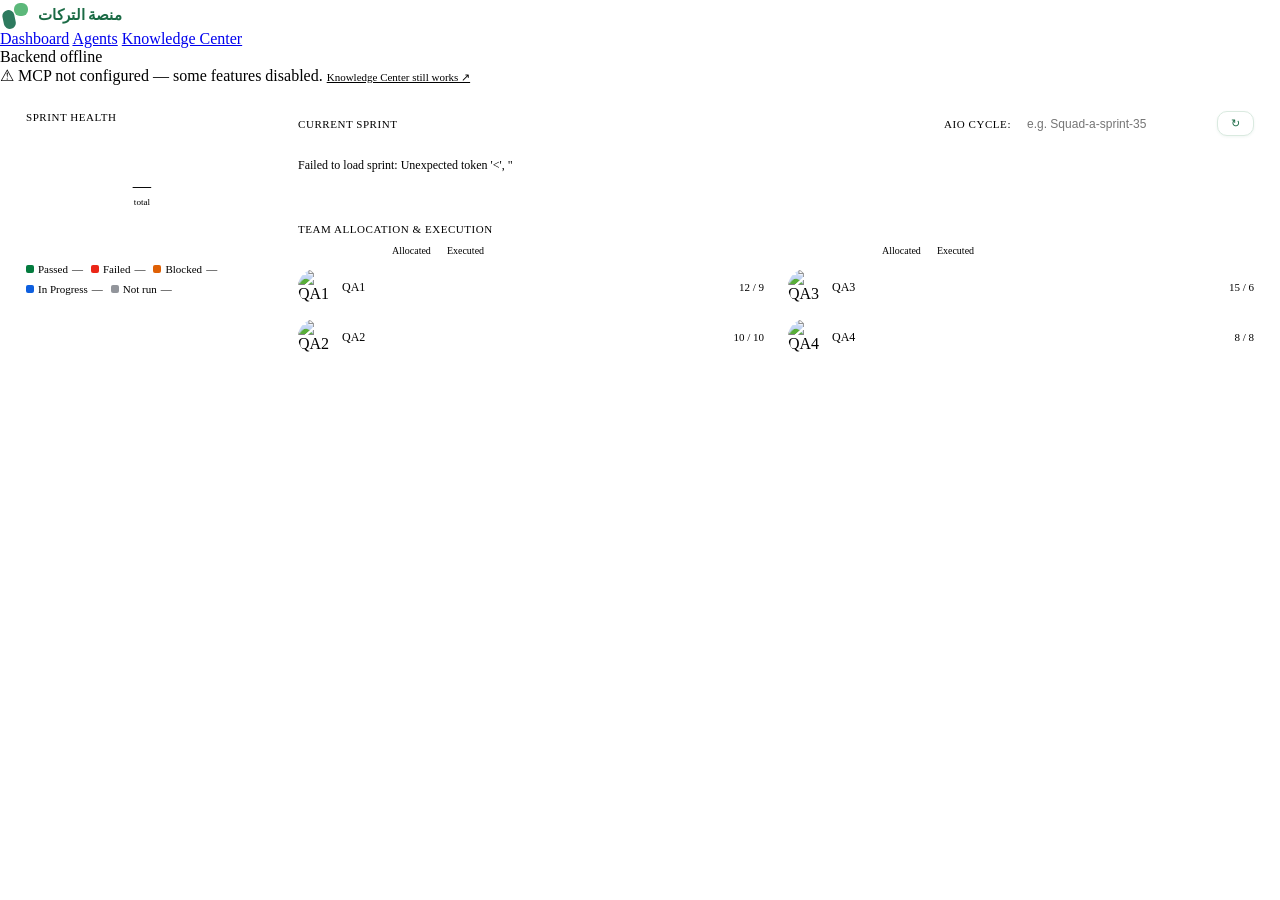
==== frontend/index.html @ 80589b9b "Initial commit: AI QA testing platform Co-Authored-By: Claude Opus 5.5 (1M context) <noreply@anthrop" ====
<!DOCTYPE html>
<html lang="en">
<head>
  <meta charset="UTF-8"/>
  <meta name="viewport" content="width=device-width, initial-scale=1.0"/>
  <title>QA Command Center</title>
  <script src="https://cdn.jsdelivr.net/npm/marked/marked.min.js"></script>
  <link rel="stylesheet" href="/static/style.css"/>
  <script src="/static/nav.js" defer></script>
  <style>
    /* ── Dashboard layout (from original design) ───────────────────────── */
    *{box-sizing:border-box;margin:0;padding:0}
    body{font-family:var(--font-sans)}
    .dash{display:grid;grid-template-columns:260px 1fr;gap:12px;padding:12px;min-height:600px;align-items:start}
    .sidebar{display:flex;flex-direction:column;gap:10px;position:sticky;top:66px;align-self:start}
    .main{display:flex;flex-direction:column;gap:10px}
    .card{background:var(--color-background-primary);border:0.5px solid var(--color-border-tertiary);border-radius:var(--border-radius-lg);padding:14px}
    .card-header{font-size:11px;font-weight:500;color:var(--color-text-secondary);letter-spacing:.05em;text-transform:uppercase;margin-bottom:10px}
    .metric-row{display:grid;grid-template-columns:repeat(4,minmax(0,1fr));gap:8px;position:sticky;top:66px;z-index:10;background:var(--color-background-page);padding:6px 0;margin-bottom:2px}
    .metric{background:var(--color-background-secondary);border-radius:var(--border-radius-md);padding:10px 12px}
    .metric-label{font-size:11px;color:var(--color-text-secondary);margin-bottom:4px}
    .metric-val{font-size:22px;font-weight:500;color:var(--color-text-primary)}
    .metric-val.green{color:var(--color-text-success)}
    .metric-val.red{color:var(--color-text-danger)}
    .metric-val.amber{color:var(--color-text-warning)}
    .top-row{display:grid;grid-template-columns:1fr 1fr;gap:10px}
    .ticket-row{display:flex;align-items:center;gap:8px;padding:8px 0;border-bottom:0.5px solid var(--color-border-tertiary);cursor:pointer}
    .ticket-row:last-child{border-bottom:none}
    .ticket-id{font-size:11px;font-family:var(--font-mono);color:var(--color-text-info);min-width:70px}
    .ticket-title{font-size:13px;color:var(--color-text-primary);flex:1;white-space:nowrap;overflow:hidden;text-overflow:ellipsis}
    .badge{font-size:10px;padding:2px 7px;border-radius:4px;font-weight:500}
    .b-critical{background:var(--color-background-danger);color:var(--color-text-danger)}
    .b-high{background:var(--color-background-warning);color:var(--color-text-warning)}
    .b-medium{background:var(--color-background-info);color:var(--color-text-info)}
    .b-low{background:var(--color-background-secondary);color:var(--color-text-secondary)}
    .b-ready{background:var(--color-background-success);color:var(--color-text-success)}
    .b-pending{background:var(--color-background-warning);color:var(--color-text-warning)}
    .b-progress{background:var(--color-background-info);color:var(--color-text-info)}
    .agent-btn{font-size:11px;padding:5px 13px;border-radius:10px;border:1px solid #daeae0;background:#ffffff;color:#1b6b45;cursor:pointer;white-space:nowrap;font-weight:500;box-shadow:0 1px 3px rgba(27,107,69,0.07);transition:background .15s,border-color .15s}
    .agent-btn:hover{background:#f4f9f6;border-color:#b8d9c5}
    .member-row{display:flex;align-items:center;gap:8px;padding:7px 0;border-bottom:0.5px solid var(--color-border-tertiary)}
    .member-row:last-child{border-bottom:none}
    @keyframes avatar-glow{0%,100%{box-shadow:0 0 0 2px var(--ag,#1a73e8),0 2px 8px rgba(0,0,0,0.15)}50%{box-shadow:0 0 0 3.5px var(--ag,#1a73e8),0 4px 14px rgba(0,0,0,0.22)}}
    .avatar{width:36px;height:36px;border-radius:50%;flex-shrink:0;object-fit:cover;animation:avatar-glow 2.8s ease-in-out infinite;background:var(--color-background-secondary)}
    .member-name{font-size:12px;color:var(--color-text-primary);min-width:62px}
    .bar-wrap{flex:1;background:var(--color-background-secondary);border-radius:4px;height:6px;overflow:hidden}
    .bar-fill{height:6px;border-radius:4px;background:var(--color-background-info)}
    .bar-fill.done{background:var(--color-background-success)}
    .member-stat{font-size:11px;color:var(--color-text-secondary);min-width:40px;text-align:right}
    .sprint-arc{display:flex;align-items:center;justify-content:center;padding:8px 0 4px}
    .legend{display:flex;flex-wrap:wrap;gap:8px;margin-top:8px}
    .leg-item{display:flex;align-items:center;gap:4px;font-size:11px;color:var(--color-text-secondary)}
    .leg-dot{width:8px;height:8px;border-radius:2px}
    .nav-item{display:flex;align-items:center;gap:8px;padding:7px 10px;border-radius:var(--border-radius-md);cursor:pointer;font-size:13px;color:var(--color-text-secondary)}
    .nav-item:hover,.nav-item.active{background:var(--color-background-secondary);color:var(--color-text-primary)}
    .nav-dot{width:6px;height:6px;border-radius:50%}
    .status-row{display:flex;justify-content:space-between;align-items:center;padding:6px 0;font-size:12px;border-bottom:0.5px solid var(--color-border-tertiary)}
    .status-row:last-child{border-bottom:none}
    .action-btn{width:100%;padding:12px 16px;border-radius:14px;border:1px solid #daeae0;background:#ffffff;color:#1b6b45;cursor:pointer;font-size:13px;font-weight:500;text-align:left;margin-bottom:8px;display:flex;align-items:center;gap:8px;box-shadow:0 1px 3px rgba(27,107,69,0.07);transition:background .15s,border-color .15s}
    .action-btn:hover{background:#f4f9f6;border-color:#b8d9c5}
    .action-btn.primary{border-color:#1b6b45;color:#1b6b45;font-weight:600}
    .action-btn:disabled{opacity:.45;cursor:not-allowed}

    /* ── Agent / kickoff overlays ───────────────────────────────────────── */
    .overlay{display:none;position:fixed;inset:0;background:rgba(0,0,0,.5);align-items:flex-start;justify-content:center;padding:60px 16px;z-index:200}
    .overlay.show{display:flex}
    .modal{background:var(--color-background-primary);border:0.5px solid var(--color-border-secondary);border-radius:var(--border-radius-lg);width:100%;max-width:500px;overflow:hidden}
    .modal-header{padding:12px 16px;border-bottom:0.5px solid var(--color-border-tertiary);display:flex;justify-content:space-between;align-items:flex-start}
    .modal-tag{font-size:10px;color:var(--color-text-info);font-family:var(--font-mono);margin-bottom:2px}
    .modal-title{font-size:14px;font-weight:500;color:var(--color-text-primary)}
    .close-btn{background:none;border:none;font-size:18px;color:var(--color-text-secondary);cursor:pointer;line-height:1;padding:0}
    .modal-body{padding:14px 16px;max-height:70vh;overflow-y:auto}
    .step-log{margin-top:10px;border-radius:var(--border-radius-md);background:var(--color-background-secondary);padding:10px 12px;font-size:12px;font-family:var(--font-mono);color:var(--color-text-secondary);line-height:1.8;max-height:300px;overflow-y:auto}
    .step-line{opacity:0;animation:fadeIn .25s forwards}
    @keyframes fadeIn{to{opacity:1}}
    .result-box{margin-top:10px;border-radius:var(--border-radius-md);border:0.5px solid var(--color-border-success);background:var(--color-background-success);padding:10px 12px}
    .error-box{margin-top:10px;border-radius:var(--border-radius-md);border:0.5px solid var(--color-border-danger);background:var(--color-background-danger);padding:10px 12px;font-size:12px;color:var(--color-text-danger)}
    .tc-item{padding:7px 0;border-bottom:0.5px solid var(--color-border-tertiary);font-size:12px}
    .tc-item:last-child{border-bottom:none}
    .form-row{margin-bottom:10px}
    .form-label{font-size:11px;color:var(--color-text-secondary);margin-bottom:4px;display:block}
    .form-input{width:100%;background:var(--color-background-secondary);border:0.5px solid var(--color-border-secondary);border-radius:var(--border-radius-sm);color:var(--color-text-primary);font-family:var(--font-sans);font-size:13px;padding:7px 10px;outline:none}
    .form-input:focus{border-color:var(--color-border-info)}
    .loading-spinner{display:inline-block;width:12px;height:12px;border:2px solid var(--color-border-secondary);border-top-color:var(--color-text-info);border-radius:50%;animation:spin .6s linear infinite;margin-right:6px}
    @keyframes spin{to{transform:rotate(360deg)}}
    .review-out{font-size:13px;line-height:1.65;color:var(--color-text-primary)}
    .review-out h2{font-size:15px;font-weight:600;margin:14px 0 6px;color:var(--color-text-primary)}
    .review-out h3{font-size:13px;font-weight:600;margin:12px 0 4px;color:var(--color-text-info)}
    .review-out p{margin-bottom:8px;color:var(--color-text-secondary)}
    .review-out strong{color:var(--color-text-primary)}
    .review-out hr{border:none;border-top:0.5px solid var(--color-border-tertiary);margin:12px 0}
    .review-out ul,.review-out ol{padding-left:18px;margin-bottom:8px}
    .review-out li{margin-bottom:4px;color:var(--color-text-secondary)}
    .review-out code{font-family:var(--font-mono);font-size:11px;background:var(--color-background-secondary);padding:1px 5px;border-radius:3px}
  </style>
</head>
<body>

<!-- Top nav -->
<nav class="topnav">
  <a href="/" class="topnav-brand" style="text-decoration:none;display:flex;align-items:center;gap:8px">
    <svg width="30" height="30" viewBox="0 0 30 30" fill="none" xmlns="http://www.w3.org/2000/svg">
      <rect x="3" y="10" width="12" height="19" rx="6" fill="#2d7a5e" transform="rotate(-12 9 19)"/>
      <rect x="14" y="3" width="14" height="13" rx="6" fill="#5cb87a"/>
    </svg>
    <span style="font-family:var(--font-sans);font-size:15px;font-weight:700;color:#1b6b45;letter-spacing:-0.2px">منصة التركات</span>
  </a>
  <a href="/" class="topnav-link active">Dashboard</a>
  <a href="/agents" class="topnav-link">Agents</a>
  <a href="/knowledge-base" class="topnav-link">Knowledge Center</a>
  <div class="topnav-spacer"></div>
  <span class="config-badge" id="config-badge">checking…</span>
</nav>

<!-- Config warning banner -->
<div class="banner" id="cfg-banner">
  <span>⚠</span>
  <span id="cfg-banner-msg">MCP not configured — some features disabled.</span>
  <a href="/knowledge-base" style="margin-left:auto;font-size:11px;color:var(--color-text-warning)">Knowledge Center still works ↗</a>
</div>

<div class="dash">

  <!-- ── SIDEBAR ──────────────────────────────────────────────────────────── -->
  <div class="sidebar">
    <!-- Sprint health donut -->
    <div class="card">
      <div class="card-header">Sprint health</div>
      <div class="sprint-arc">
        <svg viewBox="0 0 120 120" width="110" height="110">
          <circle cx="60" cy="60" r="44" fill="none" stroke="var(--color-background-secondary)" stroke-width="14"/>
          <circle id="arc-pass" cx="60" cy="60" r="44" fill="none" stroke="#037B3E" stroke-width="14" stroke-dasharray="0 276.46" stroke-dashoffset="69.12"/>
          <circle id="arc-fail" cx="60" cy="60" r="44" fill="none" stroke="#EB2617" stroke-width="14" stroke-dasharray="0 276.46" stroke-dashoffset="69.12"/>
          <circle id="arc-blk"  cx="60" cy="60" r="44" fill="none" stroke="#DF6005" stroke-width="14" stroke-dasharray="0 276.46" stroke-dashoffset="69.12"/>
          <circle id="arc-ip"   cx="60" cy="60" r="44" fill="none" stroke="#0E5FDF" stroke-width="14" stroke-dasharray="0 276.46" stroke-dashoffset="69.12"/>
          <circle id="arc-nr"   cx="60" cy="60" r="44" fill="none" stroke="#92959B" stroke-width="14" stroke-dasharray="0 276.46" stroke-dashoffset="69.12"/>
          <text id="donut-total" x="60" y="56" text-anchor="middle" font-size="20" font-weight="500" fill="var(--color-text-primary)">—</text>
          <text x="60" y="70" text-anchor="middle" font-size="10" fill="var(--color-text-secondary)">total</text>
        </svg>
      </div>
      <div class="legend">
        <div class="leg-item"><span class="leg-dot" style="background:#037B3E"></span>Passed <span id="leg-pass">—</span></div>
        <div class="leg-item"><span class="leg-dot" style="background:#EB2617"></span>Failed <span id="leg-fail">—</span></div>
        <div class="leg-item"><span class="leg-dot" style="background:#DF6005"></span>Blocked <span id="leg-blk">—</span></div>
        <div class="leg-item"><span class="leg-dot" style="background:#0E5FDF"></span>In Progress <span id="leg-ip">—</span></div>
        <div class="leg-item"><span class="leg-dot" style="background:#92959B"></span>Not run <span id="leg-nr">—</span></div>
      </div>
    </div>

    <div style="display:none">
    </div>
  </div>

  <!-- ── MAIN ─────────────────────────────────────────────────────────────── -->
  <div class="main">

    <!-- Metrics row -->
    <!-- Current sprint stories -->
    <div class="card" style="position:relative">
      <div class="card-header" style="display:flex;justify-content:space-between;align-items:center;flex-wrap:wrap;gap:8px">
        <div style="display:flex;align-items:center;gap:8px">
          <span>Current Sprint</span>
          <span id="home-sprint-label" style="font-size:11px;color:var(--color-text-secondary);font-weight:400"></span>
        </div>
        <div style="display:flex;align-items:center;gap:8px">
          <span style="font-size:11px;color:var(--color-text-secondary)">AIO Cycle:</span>
          <input id="home-cycle" placeholder="e.g. Squad-a-sprint-35"
            style="background:var(--color-background-secondary);border:0.5px solid var(--color-border-secondary);border-radius:4px;color:var(--color-text-primary);font-size:12px;padding:4px 8px;outline:none;width:190px"/>
          <button class="agent-btn" onclick="loadCurrentSprint()" title="Refresh">↻</button>
        </div>
      </div>
      <div id="home-stories-body">
        <div style="font-size:12px;color:var(--color-text-secondary);padding:12px 0">Loading current sprint…</div>
      </div>
    </div>

    <!-- Agent output panel (shown when an agent runs) -->
    <div id="home-output-panel" style="display:none;background:var(--color-background-primary);border:0.5px solid var(--color-border-tertiary);border-radius:var(--border-radius-lg);overflow:hidden">
      <div style="padding:10px 16px;border-bottom:0.5px solid var(--color-border-tertiary);display:flex;align-items:center;justify-content:space-between">
        <div style="display:flex;align-items:center;gap:8px;font-size:12px;font-weight:500;color:var(--color-text-primary)">
          <span id="home-panel-tag" style="font-size:10px;padding:2px 7px;border-radius:4px;background:var(--color-background-info);color:var(--color-text-info);font-weight:500"></span>
          <span id="home-panel-title" style="color:var(--color-text-secondary)"></span>
        </div>
        <div style="display:flex;align-items:center;gap:10px">
          <span id="home-panel-status" style="font-size:11px;color:var(--color-text-secondary)"></span>
          <button id="home-btn-stop" onclick="homeStopAgent()"
            style="display:none;padding:4px 10px;font-size:11px;border-radius:4px;border:0.5px solid var(--color-border-danger);background:transparent;color:var(--color-text-danger);cursor:pointer">&#x25A0; Stop</button>
          <button onclick="closeHomePanel()"
            style="background:none;border:none;font-size:16px;color:var(--color-text-secondary);cursor:pointer;line-height:1">&#x2715;</button>
        </div>
      </div>
      <div style="padding:14px 16px;display:flex;flex-direction:column;gap:10px">
        <div id="home-panel-log" style="display:none;background:var(--color-background-secondary);border-radius:6px;padding:10px 12px;font-size:11.5px;font-family:var(--font-mono);color:var(--color-text-secondary);line-height:1.75;max-height:260px;overflow-y:auto"></div>
        <div id="home-panel-result" style="max-height:480px;overflow-y:auto"></div>
      </div>
    </div>

    <!-- Team allocation -->
    <div class="card">
      <div class="card-header">Team allocation & execution</div>
      <div style="display:grid;grid-template-columns:repeat(2,minmax(0,1fr));gap:0 24px">
        <div>
          <div style="display:flex;gap:16px;font-size:10px;color:var(--color-text-secondary);margin-bottom:6px;padding-left:94px"><span>Allocated</span><span>Executed</span></div>
          <div class="member-row">
            <img class="avatar" style="--ag:#1a73e8" src="https://api.dicebear.com/9.x/avataaars/svg?seed=QA1&backgroundColor=b6e3f4&backgroundType=gradientLinear" alt="QA1"/>
            <div class="member-name">QA1</div>
            <div style="flex:1;display:flex;flex-direction:column;gap:3px">
              <div class="bar-wrap"><div class="bar-fill" style="width:80%"></div></div>
              <div class="bar-wrap"><div class="bar-fill done" style="width:60%"></div></div>
            </div>
            <div class="member-stat">12 / 9</div>
          </div>
          <div class="member-row">
            <img class="avatar" style="--ag:#a855f7" src="https://api.dicebear.com/9.x/avataaars/svg?seed=QA2&backgroundColor=ffd5dc&backgroundType=gradientLinear" alt="QA2"/>
            <div class="member-name">QA2</div>
            <div style="flex:1;display:flex;flex-direction:column;gap:3px">
              <div class="bar-wrap"><div class="bar-fill" style="width:67%"></div></div>
              <div class="bar-wrap"><div class="bar-fill done" style="width:67%"></div></div>
            </div>
            <div class="member-stat">10 / 10</div>
          </div>
        </div>
        <div>
          <div style="display:flex;gap:16px;font-size:10px;color:var(--color-text-secondary);margin-bottom:6px;padding-left:94px"><span>Allocated</span><span>Executed</span></div>
          <div class="member-row">
            <img class="avatar" style="--ag:#f97316" src="https://api.dicebear.com/9.x/avataaars/svg?seed=QA3&backgroundColor=ffdfbf&backgroundType=gradientLinear" alt="QA3"/>
            <div class="member-name">QA3</div>
            <div style="flex:1;display:flex;flex-direction:column;gap:3px">
              <div class="bar-wrap"><div class="bar-fill" style="width:100%"></div></div>
              <div class="bar-wrap"><div class="bar-fill done" style="width:40%"></div></div>
            </div>
            <div class="member-stat">15 / 6</div>
          </div>
          <div class="member-row">
            <img class="avatar" style="--ag:#1b6b45" src="https://api.dicebear.com/9.x/avataaars/svg?seed=QA4&backgroundColor=c0efda&backgroundType=gradientLinear" alt="QA4"/>
            <div class="member-name">QA4</div>
            <div style="flex:1;display:flex;flex-direction:column;gap:3px">
              <div class="bar-wrap"><div class="bar-fill" style="width:53%"></div></div>
              <div class="bar-wrap"><div class="bar-fill done" style="width:53%"></div></div>
            </div>
            <div class="member-stat">8 / 8</div>
          </div>
        </div>
      </div>
    </div>

  </div><!-- /.main -->
</div><!-- /.dash -->


<!-- ══════════════════════════════════════════════
     AGENT MODAL  (ticket-level actions)
══════════════════════════════════════════════ -->
<div class="overlay" id="agentOverlay">
  <div class="modal">
    <div class="modal-header">
      <div>
        <div class="modal-tag" id="modalTag">AI AGENT</div>
        <div class="modal-title" id="modalTitle">Ticket</div>
      </div>
      <button class="close-btn" onclick="closeAgent()">×</button>
    </div>
    <div class="modal-body" id="modalBody"></div>
  </div>
</div>


<!-- ══════════════════════════════════════════════
     KICKOFF MODAL  (testware prep)
══════════════════════════════════════════════ -->
<div class="overlay" id="kickoffOverlay">
  <div class="modal">
    <div class="modal-header">
      <div>
        <div class="modal-tag">TESTWARE PREP AGENT</div>
        <div class="modal-title">Sprint kickoff</div>
      </div>
      <button class="close-btn" onclick="closeKickoff()">×</button>
    </div>
    <div class="modal-body" id="kickoffBody">
      <p style="font-size:12px;color:var(--color-text-secondary);margin-bottom:14px">
        Generates test cases with Claude, creates AIO artifacts, writes Playwright specs, and links everything to your cycle.
      </p>
      <div class="form-row">
        <label class="form-label">Cycle / Sprint name</label>
        <input class="form-input" id="ko-cycle" placeholder="e.g. squad-a-sprint-35"/>
      </div>
      <div class="form-row">
        <label class="form-label">Jira issue keys (comma-separated)</label>
        <input class="form-input" id="ko-issues" placeholder="e.g. TAT-5800,TAT-5801"/>
      </div>
      <div class="form-row" style="display:flex;align-items:center;gap:8px">
        <input type="checkbox" id="ko-kb" checked style="accent-color:var(--color-text-info)"/>
        <label for="ko-kb" style="font-size:12px;color:var(--color-text-secondary);cursor:pointer">
          Inject knowledge base context into Claude prompts
        </label>
      </div>
      <div style="display:flex;gap:8px;margin-top:4px">
        <button class="action-btn" style="flex:1" onclick="closeKickoff()">Cancel</button>
        <button class="action-btn primary" style="flex:2" onclick="startKickoff()">Start agent ↗</button>
      </div>
    </div>
  </div>
</div>


<script>
// ══════════════════════════════════════
//  State
// ══════════════════════════════════════
let currentTicket = {};
let kbEntryCount = 0;
let jiraBaseUrl = '';

// ══════════════════════════════════════
//  Init
// ══════════════════════════════════════
let _tokenRefreshPromise = null;

async function init() {
  // Start token refresh immediately; loadCycleStats will await it before calling AIO
  _tokenRefreshPromise = fetch('/api/admin/tokens/refresh', {method:'POST'}).catch(() => {});
  await Promise.all([checkConfig(), loadCurrentSprint(), loadKbCount()]);
}

async function checkConfig() {
  try {
    const r = await fetch('/api/jira/health');
    const d = await r.json();
    if (d.jira_base_url) jiraBaseUrl = d.jira_base_url.replace(/\/$/, '');
    const allVars = Object.values(d.env || {});
    const missing = allVars.filter(v => !v).length;
    const badge = document.getElementById('config-badge');
    const banner = document.getElementById('cfg-banner');
    if (!d.mcp_found) {
      badge.textContent = 'MCP not found';
      banner.classList.add('show');
      document.getElementById('cfg-banner-msg').textContent =
        `MCP project not found at ${d.mcp_path}. Jira/AIO features disabled.`;
    } else if (missing > 0) {
      badge.textContent = `${missing} env vars missing`;
      banner.classList.add('show');
      document.getElementById('cfg-banner-msg').textContent =
        `${missing} required env vars missing in .env. Configure them to enable agent features.`;
    } else {
      badge.textContent = 'Connected';
      badge.classList.add('ok');
    }
  } catch {
    document.getElementById('config-badge').textContent = 'Backend offline';
  }
}

async function loadCurrentSprint() {
  const body = document.getElementById('home-stories-body');
  body.innerHTML = '<div style="font-size:12px;color:var(--color-text-secondary);padding:12px 0">Loading current sprint…</div>';
  try {
    const r = await fetch('/api/agents/pull-sprint', {
      method: 'POST',
      headers: {'Content-Type': 'application/json'},
      body: JSON.stringify({ sprint_name: '', issue_types: 'Story' }),
    });
    const data = await r.json();
    if (data.error) throw new Error(data.error);
    homeStories = data.stories || [];
    document.getElementById('home-sprint-label').textContent = `· ${homeStories.length} stories`;
    const sprintLabelEl = document.getElementById('sprint-label');
    if (sprintLabelEl) sprintLabelEl.textContent = 'AI-Powered · Current Sprint';
    if (data.cycle_name) {
      document.getElementById('home-cycle').value = data.cycle_name;
      loadCycleStats(data.cycle_name);
    }
    renderHomeStories(homeStories);
  } catch(e) {
    body.innerHTML = `<div style="font-size:12px;color:var(--color-text-danger);padding:12px 0">Failed to load sprint: ${e.message}</div>`;
  }
}

async function loadCycleStats(cycleName) {
  try {
    if (_tokenRefreshPromise) await _tokenRefreshPromise;
    const r = await fetch(`/api/agents/cycle-stats?cycle_name=${encodeURIComponent(cycleName)}`);
    const d = await r.json();

    if (d.error) {
      const msg = d.aio_error
        ? 'AIO token expired — refresh via /admin'
        : d.error;
      ['m-total','m-pass','m-blk','m-fail'].forEach(id => {
        const el = document.getElementById(id);
        if (el) { el.textContent = '!'; el.title = msg; }
      });
      document.getElementById('donut-total').textContent = '!';
      const subtitle = document.querySelector('#donut-total + text');
      if (subtitle) subtitle.textContent = 'error';
      console.warn('cycle-stats error:', msg);
      return;
    }

    const total = d.total;
    document.getElementById('m-total').textContent = total;
    document.getElementById('m-pass').textContent  = d.pass_rate + '%';
    document.getElementById('m-blk').textContent   = d.blocked;
    document.getElementById('m-fail').textContent  = d.failed;
    document.getElementById('donut-total').textContent = total;
    document.getElementById('leg-pass').textContent = d.passed;
    document.getElementById('leg-fail').textContent = d.failed;
    document.getElementById('leg-blk').textContent  = d.blocked;
    document.getElementById('leg-ip').textContent   = d.in_progress ?? 0;
    document.getElementById('leg-nr').textContent   = d.not_run;

    if (!total) return;

    const circ = 2 * Math.PI * 44;
    const pct = v => (v / total) * circ;
    let off = circ / 4; // start at 12 o'clock
    [['arc-pass', d.passed], ['arc-fail', d.failed], ['arc-blk', d.blocked], ['arc-ip', d.in_progress ?? 0], ['arc-nr', d.not_run]].forEach(([id, val]) => {
      const el = document.getElementById(id);
      if (!el) return;
      const span = pct(val);
      el.setAttribute('stroke-dasharray', `${span} ${circ - span}`);
      el.setAttribute('stroke-dashoffset', String(off));
      off -= span;
    });
  } catch(e) { console.warn('loadCycleStats failed:', e); }
}

async function loadKbCount() {
  try {
    const r = await fetch('/api/knowledge');
    const entries = await r.json();
    kbEntryCount = Array.isArray(entries) ? entries.length : 0;
    const el = document.getElementById('tp-kb');
    if (kbEntryCount > 0) {
      el.textContent = `${kbEntryCount} entries`;
      el.className = 'badge b-ready';
    } else {
      el.textContent = 'Empty';
      el.className = 'badge b-pending';
    }
  } catch {}
}

// ══════════════════════════════════════
//  Home sprint stories + agent panel
// ══════════════════════════════════════
let homeStories = [];
let _homeEs = null;
let _homeJobId = null;

function homeStatusChip(s) {
  const l = (s||'').toLowerCase();
  if(l.includes('done')||l.includes('deploy')) return 'b-ready';
  if(l.includes('progress')) return 'b-progress';
  if(l.includes('block')) return 'b-critical';
  return 'b-pending';
}

function renderHomeStories(stories) {
  const body = document.getElementById('home-stories-body');
  if(!stories.length){
    body.innerHTML = '<div style="font-size:12px;color:var(--color-text-secondary);padding:12px 0">No stories found in current sprint.</div>';
    return;
  }
  let html = `<table style="width:100%;border-collapse:collapse">
    <thead><tr>
      <th style="text-align:left;padding:6px 10px;font-size:10px;font-weight:500;color:var(--color-text-secondary);border-bottom:0.5px solid var(--color-border-tertiary);text-transform:uppercase">Key</th>
      <th style="text-align:left;padding:6px 10px;font-size:10px;font-weight:500;color:var(--color-text-secondary);border-bottom:0.5px solid var(--color-border-tertiary);text-transform:uppercase">Summary</th>
      <th style="text-align:left;padding:6px 10px;font-size:10px;font-weight:500;color:var(--color-text-secondary);border-bottom:0.5px solid var(--color-border-tertiary);text-transform:uppercase">Status</th>
      <th style="text-align:left;padding:6px 10px;font-size:10px;font-weight:500;color:var(--color-text-secondary);border-bottom:0.5px solid var(--color-border-tertiary);text-transform:uppercase">FE</th>
      <th style="text-align:left;padding:6px 10px;font-size:10px;font-weight:500;color:var(--color-text-secondary);border-bottom:0.5px solid var(--color-border-tertiary);text-transform:uppercase">BE</th>
      <th style="text-align:left;padding:6px 10px;font-size:10px;font-weight:500;color:var(--color-text-secondary);border-bottom:0.5px solid var(--color-border-tertiary);text-transform:uppercase">QA</th>
      <th style="text-align:right;padding:6px 10px;font-size:10px;font-weight:500;color:var(--color-text-secondary);border-bottom:0.5px solid var(--color-border-tertiary);text-transform:uppercase">Actions</th>
    </tr></thead><tbody>`;
  for(const s of stories){
    html += `<tr id="hrow-${s.key}" style="cursor:default">
      <td style="padding:8px 10px"><a class="ticket-id" href="${jiraBaseUrl}/browse/${esc(s.key)}" target="_blank" rel="noopener" style="text-decoration:none">${esc(s.key)}</a></td>
      <td style="padding:8px 10px;max-width:300px;overflow:hidden;text-overflow:ellipsis;white-space:nowrap;font-size:12px;color:var(--color-text-primary)">${esc(s.summary)}</td>
      <td style="padding:8px 10px"><span class="badge ${homeStatusChip(s.status)}">${esc(s.status)}</span></td>
      <td style="padding:8px 10px;font-size:11px;color:var(--color-text-secondary)">${(s.fe||[]).join(', ')||'—'}</td>
      <td style="padding:8px 10px;font-size:11px;color:var(--color-text-secondary)">${(s.be||[]).join(', ')||'—'}</td>
      <td style="padding:8px 10px;font-size:11px;color:var(--color-text-secondary)">${(s.qa||[]).join(', ')||'—'}</td>
      <td style="padding:8px 10px;text-align:right">
        <div style="display:flex;gap:5px;justify-content:flex-end">
          <button class="agent-btn" onclick="homeRunReview('${esc(s.key)}')">Review userstory</button>
          <button class="agent-btn" onclick="homeRunSubtasks('${esc(s.key)}')">Create subtasks</button>
          <button class="agent-btn" onclick="homeRunTestware('${esc(s.key)}')">Prepare testware</button>
        </div>
      </td>
    </tr>`;
  }
  html += '</tbody></table>';
  body.innerHTML = html;
}

function openHomePanel(agent, key) {
  if(_homeEs){ _homeEs.close(); _homeEs = null; }
  _homeJobId = null;
  document.getElementById('home-panel-tag').textContent = agent;
  document.getElementById('home-panel-title').textContent = key;
  document.getElementById('home-panel-log').innerHTML = '';
  document.getElementById('home-panel-log').style.display = 'none';
  document.getElementById('home-panel-result').innerHTML = '';
  document.getElementById('home-panel-status').textContent = 'Running…';
  document.getElementById('home-btn-stop').style.display = 'inline-block';
  document.getElementById('home-btn-stop').disabled = false;
  document.getElementById('home-btn-stop').textContent = '◼ Stop';
  document.getElementById('home-output-panel').style.display = 'block';
  document.getElementById('home-output-panel').scrollIntoView({behavior:'smooth',block:'nearest'});
}

function closeHomePanel() {
  if(_homeEs){ _homeEs.close(); _homeEs = null; }
  document.getElementById('home-output-panel').style.display = 'none';
}

function homePanelDone(ok, msg, cancelled) {
  document.getElementById('home-btn-stop').style.display = 'none';
  _homeJobId = null;
  document.getElementById('home-panel-status').textContent = cancelled ? 'Stopped' : ok ? 'Done' : 'Failed';
  if(cancelled){
    document.getElementById('home-panel-result').innerHTML =
      '<div style="font-size:12px;color:var(--color-text-warning);padding:4px 0">Agent stopped by user.</div>';
  } else if(!ok && msg){
    document.getElementById('home-panel-result').innerHTML =
      `<div style="font-size:12px;color:var(--color-text-danger);background:var(--color-background-danger);border:0.5px solid var(--color-border-danger);border-radius:6px;padding:9px 12px">${msg}</div>`;
  }
}

function homeStreamJob(jobId) {
  _homeJobId = jobId;
  const logEl = document.getElementById('home-panel-log');
  logEl.style.display = 'block';
  const es = new EventSource(`/api/agents/stream/${jobId}`);
  _homeEs = es;
  es.onmessage = e => {
    const msg = JSON.parse(e.data);
    if(msg.type === 'log'){
      const line = document.createElement('div');
      line.textContent = msg.message;
      logEl.appendChild(line);
      logEl.scrollTop = logEl.scrollHeight;
    } else if(msg.type === 'done'){
      es.close(); _homeEs = null;
      homeHandleDone(msg);
    } else if(msg.type === 'error'){
      es.close(); _homeEs = null;
      homePanelDone(false, msg.message);
    }
  };
  es.onerror = () => { es.close(); _homeEs = null; homePanelDone(false, 'Connection lost'); };
}

function homeHandleDone(msg) {
  if(msg.status === 'cancelled'){ homePanelDone(false, null, true); return; }
  if(msg.status !== 'completed'){ homePanelDone(false, msg.error || 'Unknown error'); return; }
  const res = msg.result || {};
  document.getElementById('home-panel-log').style.display = 'none';
  if(res.review){
    document.getElementById('home-panel-result').innerHTML =
      `<div class="review-out">${marked.parse(res.review)}</div>`;
  } else if(res.results){
    let html = '';
    for(const [sk, subs] of Object.entries(res.results)){
      html += `<div style="background:var(--color-background-secondary);border-radius:6px;padding:10px 12px;margin-bottom:6px"><div style="font-size:11px;font-weight:600;color:var(--color-text-primary);margin-bottom:6px;padding-bottom:5px;border-bottom:0.5px solid var(--color-border-tertiary)">${sk}</div>`;
      for(const [name, key] of Object.entries(subs)){
        html += `<div style="display:flex;gap:8px;font-size:12px;padding:3px 0"><span style="font-family:monospace;color:var(--color-text-info);min-width:90px">${key}</span><span style="color:var(--color-text-success)">${name}</span></div>`;
      }
      html += '</div>';
    }
    document.getElementById('home-panel-result').innerHTML = html;
  } else {
    document.getElementById('home-panel-result').innerHTML =
      `<div style="font-size:12px;color:var(--color-text-success);padding:4px 0">&#x2713; Complete</div>`;
  }
  homePanelDone(true);
}

async function homeStopAgent() {
  if(!_homeJobId) return;
  const btn = document.getElementById('home-btn-stop');
  btn.disabled = true; btn.textContent = 'Stopping…';
  await fetch(`/api/agents/stop/${_homeJobId}`, {method:'POST'}).catch(()=>{});
}

async function homeRunReview(key) {
  openHomePanel('Review', key);
  const r = await fetch('/api/agents/review-story', {method:'POST',headers:{'Content-Type':'application/json'},body:JSON.stringify({issue_key:key})});
  const d = await r.json();
  if(!r.ok||d.error){ homePanelDone(false, d.error||r.statusText); return; }
  homeStreamJob(d.job_id);
}

async function homeRunSubtasks(key) {
  openHomePanel('Subtasks', key);
  const r = await fetch('/api/agents/create-subtasks', {method:'POST',headers:{'Content-Type':'application/json'},body:JSON.stringify({issue_keys:key})});
  const d = await r.json();
  if(!r.ok||d.error){ homePanelDone(false, d.error||r.statusText); return; }
  homeStreamJob(d.job_id);
}

async function homeRunTestware(key) {
  const cycle = document.getElementById('home-cycle').value.trim();
  if(!cycle){ alert('Enter an AIO Cycle Name next to the sprint header first'); return; }
  openHomePanel('AIO Testware', key);
  const r = await fetch('/api/agents/aio-testware', {method:'POST',headers:{'Content-Type':'application/json'},body:JSON.stringify({issue_key:key,cycle_name:cycle})});
  const d = await r.json();
  if(!r.ok||d.error){ homePanelDone(false, d.error||r.statusText); return; }
  homeStreamJob(d.job_id);
}

// ══════════════════════════════════════
//  Agent modal — kept for legacy actions
// ══════════════════════════════════════
function openAgent(id, title, priority, status) {
  currentTicket = {id, title, priority, status};
  document.getElementById('modalTag').textContent = 'AI AGENT · ' + id;
  document.getElementById('modalTitle').textContent = title;
  document.getElementById('modalBody').innerHTML = `
    <p style="font-size:12px;color:var(--color-text-secondary);margin-bottom:12px">
      Select an action for the AI agent to perform on this ticket.
    </p>
    <button class="action-btn primary" onclick="runTestcasesKickoff()">Generate test cases + push to AIO</button>
    <button class="action-btn" onclick="runExecution()">Execute tests for this ticket</button>
  `;
  document.getElementById('agentOverlay').classList.add('show');
}

function closeAgent() {
  document.getElementById('agentOverlay').classList.remove('show');
}

// Single-ticket kickoff: ask for cycle name inline
function runTestcasesKickoff() {
  document.getElementById('modalBody').innerHTML = `
    <p style="font-size:12px;color:var(--color-text-secondary);margin-bottom:12px">
      Generating test cases for <strong style="color:var(--color-text-primary)">${esc(currentTicket.id)}</strong>,
      creating AIO artifacts, and writing a Playwright spec.
    </p>
    <div class="form-row">
      <label class="form-label">Cycle / Sprint name</label>
      <input class="form-input" id="inline-cycle" placeholder="e.g. squad-a-sprint-35"/>
    </div>
    <div class="form-row" style="display:flex;align-items:center;gap:8px">
      <input type="checkbox" id="inline-kb" checked style="accent-color:var(--color-text-info)"/>
      <label for="inline-kb" style="font-size:12px;color:var(--color-text-secondary);cursor:pointer">
        Inject knowledge base context (${kbEntryCount} entries)
      </label>
    </div>
    <div style="display:flex;gap:8px;margin-top:4px">
      <button class="action-btn" onclick="document.getElementById('modalBody').innerHTML=''" style="flex:1">Back</button>
      <button class="action-btn primary" style="flex:2" onclick="confirmTicketKickoff()">Start ↗</button>
    </div>
  `;
}

async function confirmTicketKickoff() {
  const cycle = document.getElementById('inline-cycle')?.value.trim();
  if (!cycle) { alert('Cycle name is required.'); return; }
  const useKb = document.getElementById('inline-kb')?.checked;
  startStreamingJob('/api/testware/kickoff', {
    issues: [currentTicket.id],
    cycle_name: cycle,
    use_knowledge: useKb,
  }, 'kickoff');
}

// Single-ticket execution
function runExecution() {
  document.getElementById('modalBody').innerHTML = `
    <p style="font-size:12px;color:var(--color-text-secondary);margin-bottom:12px">
      Run Playwright tests for <strong style="color:var(--color-text-primary)">${esc(currentTicket.id)}</strong>.
    </p>
    <div class="form-row">
      <label class="form-label">Cycle / Sprint name</label>
      <input class="form-input" id="exec-cycle" placeholder="e.g. squad-a-sprint-35"/>
    </div>
    <div class="form-row">
      <label class="form-label">Test data CSV path (optional)</label>
      <input class="form-input" id="exec-data" placeholder="/path/to/data.csv"/>
    </div>
    <div style="display:flex;gap:8px;margin-top:4px">
      <button class="action-btn" onclick="openAgent('${esc(currentTicket.id)}','${esc(currentTicket.title)}','${esc(currentTicket.priority)}','${esc(currentTicket.status)}')" style="flex:1">Back</button>
      <button class="action-btn primary" style="flex:2" onclick="confirmExecution()">Execute ↗</button>
    </div>
  `;
}

async function confirmExecution() {
  const cycle = document.getElementById('exec-cycle')?.value.trim();
  if (!cycle) { alert('Cycle name is required.'); return; }
  const dataFile = document.getElementById('exec-data')?.value.trim() || null;
  startStreamingJob('/api/execution/run', {
    issue: currentTicket.id,
    cycle_name: cycle,
    data_file: dataFile,
  }, 'execution');
}

// Coverage gaps (frontend preview only)
function runGaps() {
  const gaps = [
    {risk:'High', text:'Session expiry during flow not tested'},
    {risk:'Medium', text:'SSO / OAuth path has no test case'},
    {risk:'Low', text:'Mobile viewport not covered'},
  ];
  document.getElementById('modalBody').innerHTML = `
    <div style="font-size:11px;font-weight:500;color:var(--color-text-success);margin-bottom:8px">${gaps.length} coverage gaps found</div>
    ${gaps.map(g => `
      <div class="tc-item">
        <span style="color:${g.risk==='High'?'var(--color-text-danger)':g.risk==='Medium'?'var(--color-text-warning)':'var(--color-text-secondary)'}">${g.risk}</span>
        — ${esc(g.text)}
      </div>`).join('')}
    <button class="action-btn" style="margin-top:10px" onclick="openAgent('${esc(currentTicket.id)}','${esc(currentTicket.title)}','${esc(currentTicket.priority)}','${esc(currentTicket.status)}')">Back</button>
  `;
}

// ══════════════════════════════════════
//  Kickoff modal (bulk)
// ══════════════════════════════════════
function openKickoff() {
  document.getElementById('kickoffOverlay').classList.add('show');
}
function closeKickoff() {
  document.getElementById('kickoffOverlay').classList.remove('show');
}

async function startKickoff() {
  const cycle = document.getElementById('ko-cycle').value.trim();
  const issueRaw = document.getElementById('ko-issues').value.trim();
  if (!cycle || !issueRaw) { alert('Cycle name and at least one issue key are required.'); return; }
  const issues = issueRaw.split(',').map(s => s.trim()).filter(Boolean);
  const useKb = document.getElementById('ko-kb').checked;

  // Switch to the agent overlay to show progress
  closeKickoff();
  currentTicket = {id: issues.join(', '), title: `Sprint kickoff — ${cycle}`, priority:'', status:''};
  document.getElementById('modalTag').textContent = 'TESTWARE PREP AGENT';
  document.getElementById('modalTitle').textContent = `Kickoff · ${cycle}`;
  document.getElementById('agentOverlay').classList.add('show');

  startStreamingJob('/api/testware/kickoff', {
    issues,
    cycle_name: cycle,
    use_knowledge: useKb,
  }, 'kickoff');
}

// ══════════════════════════════════════
//  Streaming job runner
// ══════════════════════════════════════
async function startStreamingJob(endpoint, payload, type) {
  const logEl = document.createElement('div');
  logEl.className = 'step-log';
  logEl.id = 'live-log';
  document.getElementById('modalBody').innerHTML = `
    <div style="font-size:12px;color:var(--color-text-secondary);margin-bottom:8px">
      <span class="loading-spinner"></span>Agent running…
    </div>`;
  document.getElementById('modalBody').appendChild(logEl);

  // Mark testware steps as "in progress"
  if (type === 'kickoff') {
    ['tp-subtasks','tp-cases','tp-cycle'].forEach(id => {
      const el = document.getElementById(id);
      if (el) { el.textContent = 'In Progress'; el.className = 'badge b-progress'; }
    });
  }

  let jobId;
  try {
    const res = await fetch(endpoint, {
      method: 'POST',
      headers: {'Content-Type':'application/json'},
      body: JSON.stringify(payload),
    });
    const data = await res.json();
    jobId = data.job_id;
  } catch (err) {
    document.getElementById('modalBody').innerHTML =
      `<div class="error-box">Failed to start job: ${esc(String(err))}</div>`;
    return;
  }

  // Stream via SSE
  const streamPath = type === 'kickoff'
    ? `/api/testware/stream/${jobId}`
    : `/api/execution/stream/${jobId}`;

  const es = new EventSource(streamPath);
  es.onmessage = (evt) => {
    const msg = JSON.parse(evt.data);
    if (msg.type === 'log') {
      appendLog(logEl, msg.message);
    } else if (msg.type === 'done') {
      es.close();
      if (msg.status === 'completed') {
        onJobComplete(type);
      } else {
        document.getElementById('modalBody').innerHTML +=
          `<div class="error-box">Agent failed: ${esc(msg.error || 'unknown error')}</div>`;
        if (type === 'kickoff') {
          ['tp-subtasks','tp-cases','tp-cycle'].forEach(id => {
            const el = document.getElementById(id);
            if (el) { el.textContent = 'Failed'; el.className = 'badge b-critical'; }
          });
        }
      }
    } else if (msg.type === 'error') {
      es.close();
      document.getElementById('modalBody').innerHTML +=
        `<div class="error-box">${esc(msg.message)}</div>`;
    }
  };
  es.onerror = () => {
    es.close();
    document.getElementById('modalBody').innerHTML +=
      `<div class="error-box">Connection lost.</div>`;
  };
}

function appendLog(el, text) {
  const line = document.createElement('div');
  line.className = 'step-line';
  line.textContent = text;
  if (text.startsWith('=') || text.includes('COMPLETE') || text.includes('complete')) {
    line.style.color = 'var(--color-text-success)';
  }
  el.appendChild(line);
  el.scrollTop = el.scrollHeight;
}

function onJobComplete(type) {
  document.getElementById('modalBody').querySelector('.loading-spinner')?.parentElement?.remove();
  document.getElementById('modalBody').innerHTML +=
    `<div class="result-box" style="margin-top:10px">
      <div style="font-size:11px;font-weight:500;color:var(--color-text-success);margin-bottom:4px">
        ✓ ${type === 'kickoff' ? 'Testware prep complete' : 'Execution complete'}
      </div>
      <div style="font-size:12px;color:var(--color-text-secondary)">Check Jira and AIO for the generated artifacts.</div>
    </div>
    <button class="action-btn" style="margin-top:10px" onclick="closeAgent()">Close</button>`;

  if (type === 'kickoff') {
    ['tp-subtasks','tp-cases','tp-cycle'].forEach(id => {
      const el = document.getElementById(id);
      if (el) { el.textContent = 'Ready'; el.className = 'badge b-ready'; }
    });
  }
}

// ══════════════════════════════════════
//  Utilities
// ══════════════════════════════════════
function esc(s) {
  return String(s ?? '')
    .replace(/&/g,'&amp;').replace(/</g,'&lt;').replace(/>/g,'&gt;')
    .replace(/"/g,'&quot;').replace(/'/g,'&#39;');
}

// Close overlays on backdrop click
['agentOverlay','kickoffOverlay'].forEach(id => {
  document.getElementById(id).addEventListener('click', e => {
    if (e.target === document.getElementById(id)) {
      document.getElementById(id).classList.remove('show');
    }
  });
});

init();
</script>
</body>
</html>
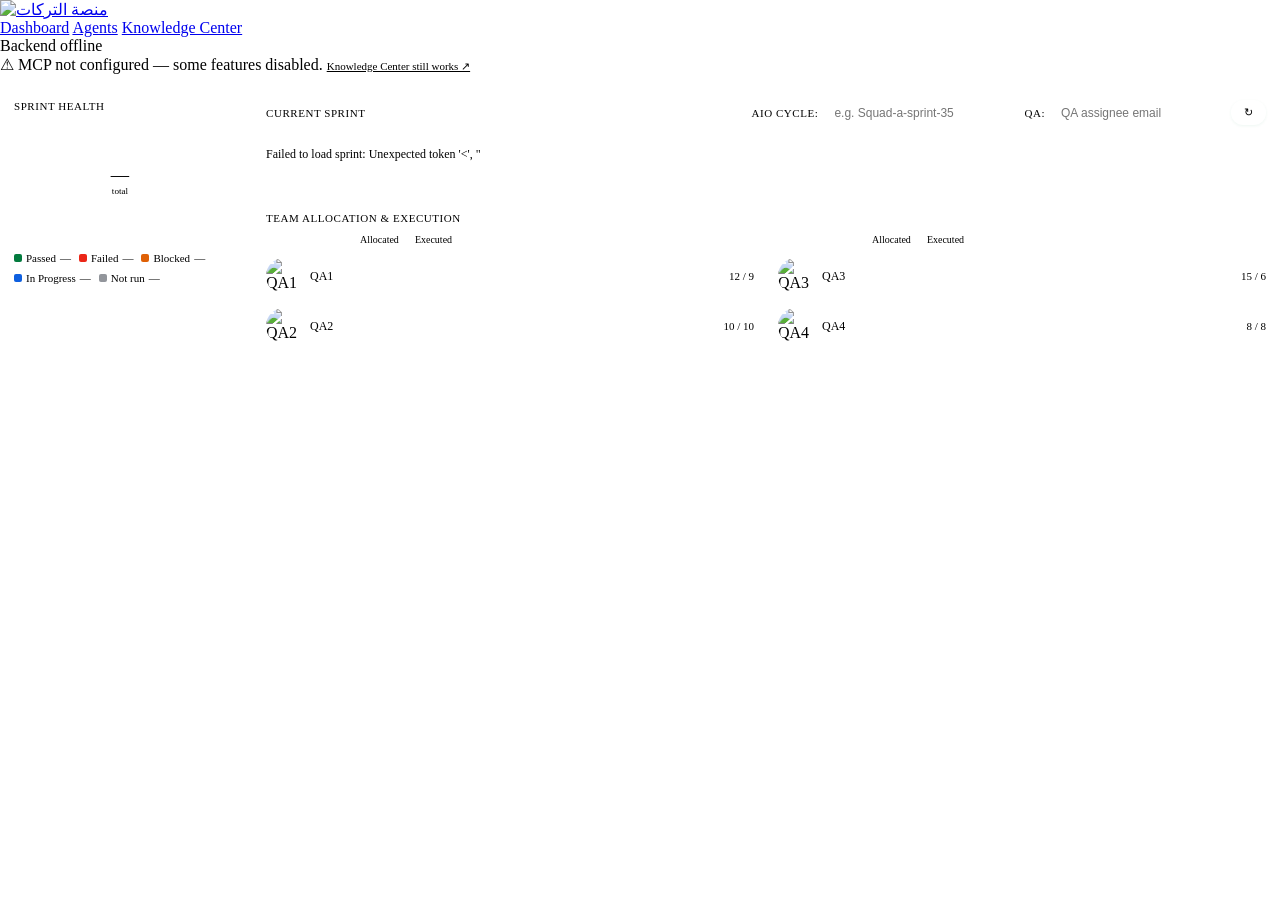
==== commit 02f9a7f0: "Sync from private main afbc981" ====
--- a/frontend/index.html
+++ b/frontend/index.html
@@ -4,19 +4,22 @@
   <meta charset="UTF-8"/>
   <meta name="viewport" content="width=device-width, initial-scale=1.0"/>
   <title>QA Command Center</title>
-  <script src="https://cdn.jsdelivr.net/npm/marked/marked.min.js"></script>
-  <link rel="stylesheet" href="/static/style.css"/>
+  <script src="https://cdn.jsdelivr.net/npm/marked@18.1.1/lib/marked.umd.js"></script>
+  <script src="https://cdn.jsdelivr.net/npm/dompurify@3.4.17/dist/purify.min.js"></script>
+  <link rel="icon" href="/static/img/favicon.ico"/>
+  <link rel="stylesheet" href="/static/style.css?v=merath2"/>
   <script src="/static/nav.js" defer></script>
+  <script src="/static/cases-to-add.js?v=drafts1" defer></script>
   <style>
     /* ── Dashboard layout (from original design) ───────────────────────── */
     *{box-sizing:border-box;margin:0;padding:0}
     body{font-family:var(--font-sans)}
-    .dash{display:grid;grid-template-columns:260px 1fr;gap:12px;padding:12px;min-height:600px;align-items:start}
-    .sidebar{display:flex;flex-direction:column;gap:10px;position:sticky;top:66px;align-self:start}
+    .dash{display:grid;grid-template-columns:240px minmax(0,1fr);gap:12px;padding:12px 0;min-height:600px;align-items:start}
+    .sidebar{display:flex;flex-direction:column;gap:10px;position:sticky;top:var(--nav-offset);align-self:start}
     .main{display:flex;flex-direction:column;gap:10px}
     .card{background:var(--color-background-primary);border:0.5px solid var(--color-border-tertiary);border-radius:var(--border-radius-lg);padding:14px}
     .card-header{font-size:11px;font-weight:500;color:var(--color-text-secondary);letter-spacing:.05em;text-transform:uppercase;margin-bottom:10px}
-    .metric-row{display:grid;grid-template-columns:repeat(4,minmax(0,1fr));gap:8px;position:sticky;top:66px;z-index:10;background:var(--color-background-page);padding:6px 0;margin-bottom:2px}
+    .metric-row{display:grid;grid-template-columns:repeat(4,minmax(0,1fr));gap:8px;position:sticky;top:var(--nav-offset);z-index:10;background:var(--color-background-page);padding:6px 0;margin-bottom:2px}
     .metric{background:var(--color-background-secondary);border-radius:var(--border-radius-md);padding:10px 12px}
     .metric-label{font-size:11px;color:var(--color-text-secondary);margin-bottom:4px}
     .metric-val{font-size:22px;font-weight:500;color:var(--color-text-primary)}
@@ -36,8 +39,8 @@
     .b-ready{background:var(--color-background-success);color:var(--color-text-success)}
     .b-pending{background:var(--color-background-warning);color:var(--color-text-warning)}
     .b-progress{background:var(--color-background-info);color:var(--color-text-info)}
-    .agent-btn{font-size:11px;padding:5px 13px;border-radius:10px;border:1px solid #daeae0;background:#ffffff;color:#1b6b45;cursor:pointer;white-space:nowrap;font-weight:500;box-shadow:0 1px 3px rgba(27,107,69,0.07);transition:background .15s,border-color .15s}
-    .agent-btn:hover{background:#f4f9f6;border-color:#b8d9c5}
+    .agent-btn{font-size:11px;padding:6px 13px;border-radius:12px;border:1px solid var(--color-border-primary);background:#ffffff;color:var(--merath-primary);font-family:var(--font-sans);cursor:pointer;white-space:nowrap;font-weight:500;box-shadow:0 1px 3px rgba(0,141,85,0.07);transition:background .15s,border-color .15s}
+    .agent-btn:hover{background:var(--color-background-secondary);border-color:var(--merath-primary)}
     .member-row{display:flex;align-items:center;gap:8px;padding:7px 0;border-bottom:0.5px solid var(--color-border-tertiary)}
     .member-row:last-child{border-bottom:none}
     @keyframes avatar-glow{0%,100%{box-shadow:0 0 0 2px var(--ag,#1a73e8),0 2px 8px rgba(0,0,0,0.15)}50%{box-shadow:0 0 0 3.5px var(--ag,#1a73e8),0 4px 14px rgba(0,0,0,0.22)}}
@@ -56,9 +59,10 @@
     .nav-dot{width:6px;height:6px;border-radius:50%}
     .status-row{display:flex;justify-content:space-between;align-items:center;padding:6px 0;font-size:12px;border-bottom:0.5px solid var(--color-border-tertiary)}
     .status-row:last-child{border-bottom:none}
-    .action-btn{width:100%;padding:12px 16px;border-radius:14px;border:1px solid #daeae0;background:#ffffff;color:#1b6b45;cursor:pointer;font-size:13px;font-weight:500;text-align:left;margin-bottom:8px;display:flex;align-items:center;gap:8px;box-shadow:0 1px 3px rgba(27,107,69,0.07);transition:background .15s,border-color .15s}
-    .action-btn:hover{background:#f4f9f6;border-color:#b8d9c5}
-    .action-btn.primary{border-color:#1b6b45;color:#1b6b45;font-weight:600}
+    .action-btn{width:100%;padding:12px 16px;border-radius:16px;border:1px solid var(--color-border-primary);background:#ffffff;color:var(--merath-primary);cursor:pointer;font-family:var(--font-sans);font-size:14px;font-weight:700;text-align:left;margin-bottom:8px;display:flex;align-items:center;gap:8px;box-shadow:0 1px 3px rgba(0,141,85,0.07);transition:background .15s,border-color .15s}
+    .action-btn:hover{background:var(--color-background-secondary);border-color:var(--merath-primary)}
+    .action-btn.primary{background:var(--merath-primary);border-color:var(--merath-primary-border);color:#fff;justify-content:center}
+    .action-btn.primary:hover:not(:disabled){background:var(--merath-primary-hover)}
     .action-btn:disabled{opacity:.45;cursor:not-allowed}
 
     /* ── Agent / kickoff overlays ───────────────────────────────────────── */
@@ -98,16 +102,12 @@
 
 <!-- Top nav -->
 <nav class="topnav">
-  <a href="/" class="topnav-brand" style="text-decoration:none;display:flex;align-items:center;gap:8px">
-    <svg width="30" height="30" viewBox="0 0 30 30" fill="none" xmlns="http://www.w3.org/2000/svg">
-      <rect x="3" y="10" width="12" height="19" rx="6" fill="#2d7a5e" transform="rotate(-12 9 19)"/>
-      <rect x="14" y="3" width="14" height="13" rx="6" fill="#5cb87a"/>
-    </svg>
-    <span style="font-family:var(--font-sans);font-size:15px;font-weight:700;color:#1b6b45;letter-spacing:-0.2px">منصة التركات</span>
-  </a>
-  <a href="/" class="topnav-link active">Dashboard</a>
-  <a href="/agents" class="topnav-link">Agents</a>
-  <a href="/knowledge-base" class="topnav-link">Knowledge Center</a>
+  <a href="/" class="topnav-brand"><img src="/static/img/merath-logo.svg" alt="منصة التركات"/></a>
+  <div class="topnav-links">
+    <a href="/" class="topnav-link active">Dashboard</a>
+    <a href="/agents" class="topnav-link">Agents</a>
+    <a href="/knowledge-base" class="topnav-link">Knowledge Center</a>
+  </div>
   <div class="topnav-spacer"></div>
   <span class="config-badge" id="config-badge">checking…</span>
 </nav>
@@ -166,6 +166,9 @@
           <span style="font-size:11px;color:var(--color-text-secondary)">AIO Cycle:</span>
           <input id="home-cycle" placeholder="e.g. Squad-a-sprint-35"
             style="background:var(--color-background-secondary);border:0.5px solid var(--color-border-secondary);border-radius:4px;color:var(--color-text-primary);font-size:12px;padding:4px 8px;outline:none;width:190px"/>
+          <span style="font-size:11px;color:var(--color-text-secondary)">QA:</span>
+          <input id="home-assignee" placeholder="QA assignee email"
+            style="background:var(--color-background-secondary);border:0.5px solid var(--color-border-secondary);border-radius:4px;color:var(--color-text-primary);font-size:12px;padding:4px 8px;outline:none;width:170px"/>
           <button class="agent-btn" onclick="loadCurrentSprint()" title="Refresh">↻</button>
         </div>
       </div>
@@ -232,7 +235,7 @@
             <div class="member-stat">15 / 6</div>
           </div>
           <div class="member-row">
-            <img class="avatar" style="--ag:#1b6b45" src="https://api.dicebear.com/9.x/avataaars/svg?seed=QA4&backgroundColor=c0efda&backgroundType=gradientLinear" alt="QA4"/>
+            <img class="avatar" style="--ag:#008d55" src="https://api.dicebear.com/9.x/avataaars/svg?seed=QA4&backgroundColor=c0efda&backgroundType=gradientLinear" alt="QA4"/>
             <div class="member-name">QA4</div>
             <div style="flex:1;display:flex;flex-direction:column;gap:3px">
               <div class="bar-wrap"><div class="bar-fill" style="width:53%"></div></div>
@@ -341,7 +344,7 @@
       badge.textContent = `${missing} env vars missing`;
       banner.classList.add('show');
       document.getElementById('cfg-banner-msg').textContent =
-        `${missing} required env vars missing in .env. Configure them to enable agent features.`;
+        `${missing} required env vars missing in testing-platform/.env. Configure them to enable agent features.`;
     } else {
       badge.textContent = 'Connected';
       badge.classList.add('ok');
@@ -474,9 +477,9 @@
     </tr></thead><tbody>`;
   for(const s of stories){
     html += `<tr id="hrow-${s.key}" style="cursor:default">
-      <td style="padding:8px 10px"><a class="ticket-id" href="${jiraBaseUrl}/browse/${esc(s.key)}" target="_blank" rel="noopener" style="text-decoration:none">${esc(s.key)}</a></td>
-      <td style="padding:8px 10px;max-width:300px;overflow:hidden;text-overflow:ellipsis;white-space:nowrap;font-size:12px;color:var(--color-text-primary)">${esc(s.summary)}</td>
-      <td style="padding:8px 10px"><span class="badge ${homeStatusChip(s.status)}">${esc(s.status)}</span></td>
+      <td style="padding:8px 10px;white-space:nowrap"><a class="ticket-id" href="${jiraBaseUrl}/browse/${esc(s.key)}" target="_blank" rel="noopener" style="text-decoration:none">${esc(s.key)}</a></td>
+      <td style="padding:8px 10px;max-width:0;width:100%;overflow:hidden;text-overflow:ellipsis;white-space:nowrap;font-size:12px;color:var(--color-text-primary)">${esc(s.summary)}</td>
+      <td style="padding:8px 10px;white-space:nowrap"><span class="badge ${homeStatusChip(s.status)}">${esc(s.status)}</span></td>
       <td style="padding:8px 10px;font-size:11px;color:var(--color-text-secondary)">${(s.fe||[]).join(', ')||'—'}</td>
       <td style="padding:8px 10px;font-size:11px;color:var(--color-text-secondary)">${(s.be||[]).join(', ')||'—'}</td>
       <td style="padding:8px 10px;font-size:11px;color:var(--color-text-secondary)">${(s.qa||[]).join(', ')||'—'}</td>
@@ -555,10 +558,17 @@
   if(msg.status === 'cancelled'){ homePanelDone(false, null, true); return; }
   if(msg.status !== 'completed'){ homePanelDone(false, msg.error || 'Unknown error'); return; }
   const res = msg.result || {};
+  if(res.drafts){
+    renderDrafts(document.getElementById('home-panel-result'), res.drafts,
+                 res.cycle || document.getElementById('home-cycle').value.trim());
+    homePanelDone(true); return;
+  }
   document.getElementById('home-panel-log').style.display = 'none';
   if(res.review){
     document.getElementById('home-panel-result').innerHTML =
-      `<div class="review-out">${marked.parse(res.review)}</div>`;
+      `<div class="review-out">${DOMPurify.sanitize(marked.parse(res.review))}</div>`;
+    renderCasesToAdd(document.getElementById('home-panel-result'), res.issue_key, res.cases_to_add,
+                     document.getElementById('home-cycle').value.trim());
   } else if(res.results){
     let html = '';
     for(const [sk, subs] of Object.entries(res.results)){
@@ -592,8 +602,10 @@
 }
 
 async function homeRunSubtasks(key) {
+  const assignee = document.getElementById('home-assignee').value.trim();
+  if(!assignee){ alert('Enter the QA assignee next to the sprint header first'); return; }
   openHomePanel('Subtasks', key);
-  const r = await fetch('/api/agents/create-subtasks', {method:'POST',headers:{'Content-Type':'application/json'},body:JSON.stringify({issue_keys:key})});
+  const r = await fetch('/api/agents/create-subtasks', {method:'POST',headers:{'Content-Type':'application/json'},body:JSON.stringify({issue_keys:key,qa_assignee:assignee})});
   const d = await r.json();
   if(!r.ok||d.error){ homePanelDone(false, d.error||r.statusText); return; }
   homeStreamJob(d.job_id);
@@ -795,7 +807,7 @@
     } else if (msg.type === 'done') {
       es.close();
       if (msg.status === 'completed') {
-        onJobComplete(type);
+        onJobComplete(type, msg.result);
       } else {
         document.getElementById('modalBody').innerHTML +=
           `<div class="error-box">Agent failed: ${esc(msg.error || 'unknown error')}</div>`;
@@ -830,8 +842,21 @@
   el.scrollTop = el.scrollHeight;
 }
 
-function onJobComplete(type) {
+function onJobComplete(type, result) {
   document.getElementById('modalBody').querySelector('.loading-spinner')?.parentElement?.remove();
+  if (type === 'kickoff' && result && result.drafts) {
+    // Kickoff only drafts: the cases reach AIO from the review form, not before.
+    const body = document.getElementById('modalBody');
+    body.insertAdjacentHTML('beforeend', `<div class="result-box" style="margin-top:10px">
+      <div style="font-size:11px;font-weight:500;color:var(--color-text-success)">✓ Test cases drafted — review and add the ones you want to AIO</div></div>`);
+    renderDrafts(body, result.drafts, result.cycle);
+    body.insertAdjacentHTML('beforeend', `<button class="action-btn" style="margin-top:10px" onclick="closeAgent()">Close</button>`);
+    ['tp-cases','tp-cycle'].forEach(id => {
+      const el = document.getElementById(id);
+      if (el) { el.textContent = 'Review'; el.className = 'badge b-progress'; }
+    });
+    return;
+  }
   document.getElementById('modalBody').innerHTML +=
     `<div class="result-box" style="margin-top:10px">
       <div style="font-size:11px;font-weight:500;color:var(--color-text-success);margin-bottom:4px">
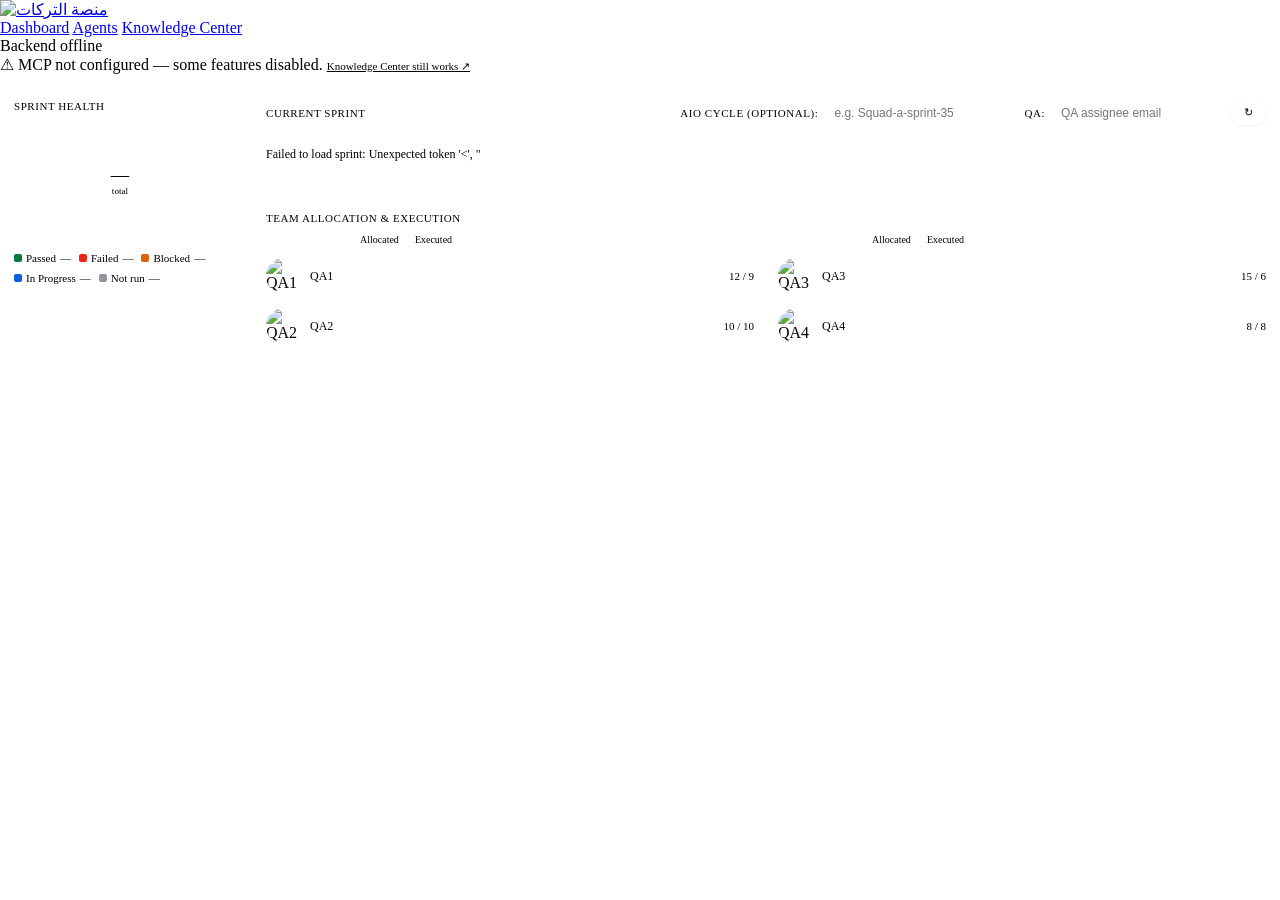
==== commit 1788be83: "Skip regenerating cases for stories already in AIO; optional cycle in UI; normalised subtask dedup C" ====
--- a/frontend/index.html
+++ b/frontend/index.html
@@ -9,7 +9,7 @@
   <link rel="icon" href="/static/img/favicon.ico"/>
   <link rel="stylesheet" href="/static/style.css?v=merath2"/>
   <script src="/static/nav.js" defer></script>
-  <script src="/static/cases-to-add.js?v=drafts1" defer></script>
+  <script src="/static/cases-to-add.js?v=dupcheck1" defer></script>
   <style>
     /* ── Dashboard layout (from original design) ───────────────────────── */
     *{box-sizing:border-box;margin:0;padding:0}
@@ -163,7 +163,7 @@
           <span id="home-sprint-label" style="font-size:11px;color:var(--color-text-secondary);font-weight:400"></span>
         </div>
         <div style="display:flex;align-items:center;gap:8px">
-          <span style="font-size:11px;color:var(--color-text-secondary)">AIO Cycle:</span>
+          <span style="font-size:11px;color:var(--color-text-secondary)">AIO Cycle (optional):</span>
           <input id="home-cycle" placeholder="e.g. Squad-a-sprint-35"
             style="background:var(--color-background-secondary);border:0.5px solid var(--color-border-secondary);border-radius:4px;color:var(--color-text-primary);font-size:12px;padding:4px 8px;outline:none;width:190px"/>
           <span style="font-size:11px;color:var(--color-text-secondary)">QA:</span>
@@ -285,7 +285,7 @@
         Generates test cases with Claude, creates AIO artifacts, writes Playwright specs, and links everything to your cycle.
       </p>
       <div class="form-row">
-        <label class="form-label">Cycle / Sprint name</label>
+        <label class="form-label">Cycle / Sprint name (optional)</label>
         <input class="form-input" id="ko-cycle" placeholder="e.g. squad-a-sprint-35"/>
       </div>
       <div class="form-row">
@@ -613,7 +613,6 @@
 
 async function homeRunTestware(key) {
   const cycle = document.getElementById('home-cycle').value.trim();
-  if(!cycle){ alert('Enter an AIO Cycle Name next to the sprint header first'); return; }
   openHomePanel('AIO Testware', key);
   const r = await fetch('/api/agents/aio-testware', {method:'POST',headers:{'Content-Type':'application/json'},body:JSON.stringify({issue_key:key,cycle_name:cycle})});
   const d = await r.json();
@@ -650,7 +649,7 @@
       creating AIO artifacts, and writing a Playwright spec.
     </p>
     <div class="form-row">
-      <label class="form-label">Cycle / Sprint name</label>
+      <label class="form-label">Cycle / Sprint name (optional)</label>
       <input class="form-input" id="inline-cycle" placeholder="e.g. squad-a-sprint-35"/>
     </div>
     <div class="form-row" style="display:flex;align-items:center;gap:8px">
@@ -668,7 +667,6 @@
 
 async function confirmTicketKickoff() {
   const cycle = document.getElementById('inline-cycle')?.value.trim();
-  if (!cycle) { alert('Cycle name is required.'); return; }
   const useKb = document.getElementById('inline-kb')?.checked;
   startStreamingJob('/api/testware/kickoff', {
     issues: [currentTicket.id],
@@ -740,7 +738,7 @@
 async function startKickoff() {
   const cycle = document.getElementById('ko-cycle').value.trim();
   const issueRaw = document.getElementById('ko-issues').value.trim();
-  if (!cycle || !issueRaw) { alert('Cycle name and at least one issue key are required.'); return; }
+  if (!issueRaw) { alert('At least one issue key is required.'); return; }
   const issues = issueRaw.split(',').map(s => s.trim()).filter(Boolean);
   const useKb = document.getElementById('ko-kb').checked;
 
